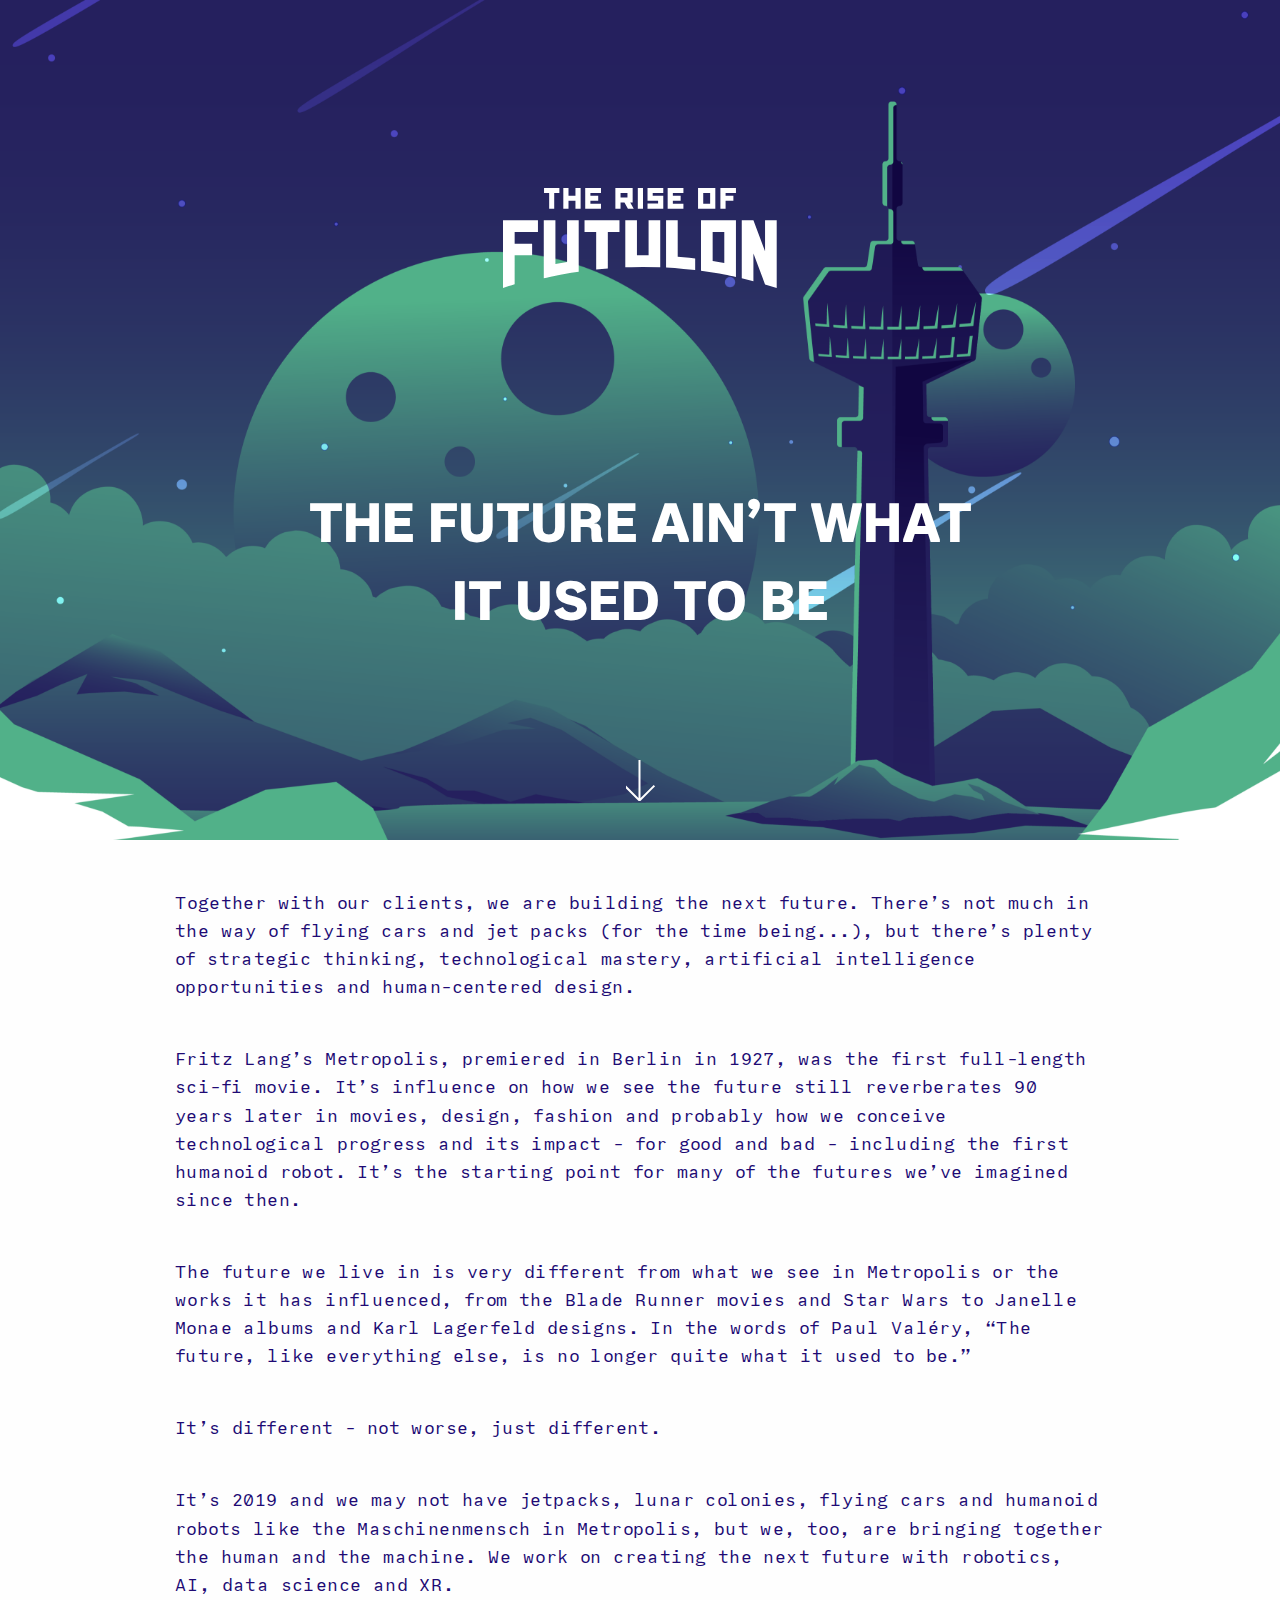
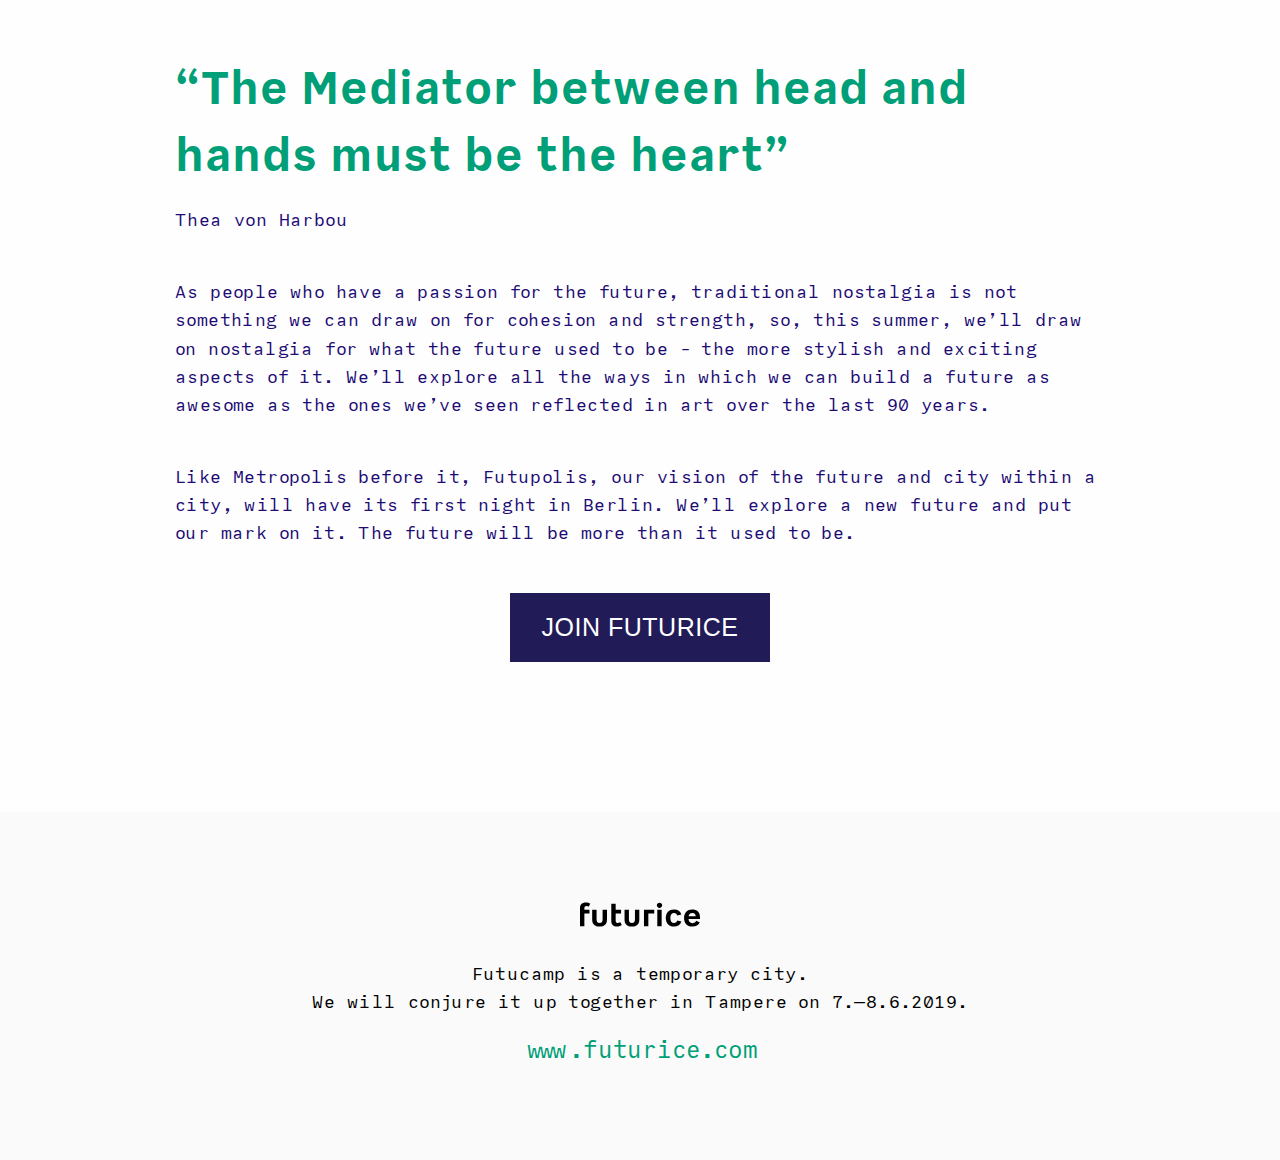
==== building-the-next-future-with-futurice.html @ fa6cfcf3 "First draft of Futucamp" ====
<!DOCTYPE html>
<html lang="en">
  <head>
    <!-- Global site tag (gtag.js) - Google Analytics -->
    <script
      async
      src="https://www.googletagmanager.com/gtag/js?id=UA-26378975-16"
    ></script>
    <script>
      window.dataLayer = window.dataLayer || [];

      function gtag() {
        dataLayer.push(arguments);
      }
      gtag('js', new Date());
      gtag('config', 'UA-26378975-16');
    </script>
    <meta charset="utf-8" />
    <meta name="viewport" content="width=device-width, initial-scale=1.0" />
    <title>
      The Rise of Futulon | FutuCamp 2019 - Building the next future
    </title>

    <meta
      property="og:title"
      content="The Rise of Futulon | FutuCamp 2019 - Building the next future"
    />
    <meta
      property="og:site_name"
      content="The Rise of Futulon | FutuCamp 2019 - Building the next future"
    />

    <meta property="og:url" content="https://futucamp.futurice.com" />

    <meta property="og:type" content="website" />

    <meta
      property="description"
      content="Every year the employees of Futurice get together for a two-day FutuCamp for sharing, learning and fun. This year we build Futupolis, a temporary city of our own, in Tampere. Whatever happens in 2019, you could be there, too."
    />
    <meta
      property="og:description"
      content="Every year the employees of Futurice get together for a two-day FutuCamp for sharing, learning and fun. This year we build Futupolis, a temporary city of our own, in Tampere. Whatever happens in 2019, you could be there, too."
    />

    <meta property="og:image" content="----" />
    <link rel="stylesheet" href="css/foundation.min.css" />
    <link rel="stylesheet" href="css/styles.css" />
  </head>

  <body>
    <header>
      <div
        class="large primary header-image parallax-background grid-x align-middle"
      >
        <div class="cell small-12 medium-12 large-12">
          <a class="futulon-link-small" href="https://futucamp.futurice.com">
            <img src="assets/futulon-logo.svg" />
          </a>
          <h1>The future ain’t what<br />it used to be</h1>
        </div>
      </div>
      <div
        class="grid-x cell small-12 medium-12 large-12 secondary-header-grid"
      >
        <div class="cell small-12 medium-12 large-12">
          <a id="#scroll-down" href="#article" class="scroll-down"></a>
        </div>
      </div>
    </header>

    <section id="article">
      <div class="clearer"></div>

      <div class="page-content grid-x grid-padding-x">
        <div class="cell small-12 medium-12 large-12">
          <p>
            Together with our clients, we are building the next future. There’s
            not much in the way of flying cars and jet packs (for the time
            being...), but there’s plenty of strategic thinking, technological
            mastery, artificial intelligence opportunities and human-centered
            design.<br /><br />
          </p>
          <p>
            Fritz Lang’s Metropolis, premiered in Berlin in 1927, was the first
            full-length sci-fi movie. It’s influence on how we see the future
            still reverberates 90 years later in movies, design, fashion and
            probably how we conceive technological progress and its impact - for
            good and bad - including the first humanoid robot. It’s the starting
            point for many of the futures we’ve imagined since then.<br /><br />
          </p>
          <p>
            The future we live in is very different from what we see in
            Metropolis or the works it has influenced, from the Blade Runner
            movies and Star Wars to Janelle Monae albums and Karl Lagerfeld
            designs. In the words of Paul Valéry, “The future, like everything
            else, is no longer quite what it used to be.”<br /><br />
          </p>
          <p>It’s different - not worse, just different.<br /><br /></p>
          <p>
            It’s 2019 and we may not have jetpacks, lunar colonies, flying cars
            and humanoid robots like the Maschinenmensch in Metropolis, but we,
            too, are bringing together the human and the machine. We work on
            creating the next future with robotics, AI, data science and XR.<br /><br />
          </p>
          <h2>“The Mediator between head and hands must be the heart”</h2>
          <p>Thea von Harbou<br /><br /></p>
          <p>
            As people who have a passion for the future, traditional nostalgia
            is not something we can draw on for cohesion and strength, so, this
            summer, we’ll draw on nostalgia for what the future used to be - the
            more stylish and exciting aspects of it. We’ll explore all the ways
            in which we can build a future as awesome as the ones we’ve seen
            reflected in art over the last 90 years.<br /><br />
          </p>
          <p>
            Like Metropolis before it, Futupolis, our vision of the future and
            city within a city, will have its first night in Berlin. We’ll
            explore a new future and put our mark on it. The future will be more
            than it used to be.<br /><br />
          </p>
          <a href="https://futurice.com/careers/">
            <button class="primary-button button-position-center">
              Join Futurice
            </button>
          </a>
        </div>
      </div>
    </section>

    <footer class="align-center">
      <a id="futurice-link" href="https://futurice.com">
        <img src="assets/Futurice_Logo.svg" alt="Futurice" />
      </a>
      <p class="about-futucamp">
        Futucamp is a temporary city.
        <br />
        We will conjure it up together in Tampere on 7.—8.6.2019.
        <br />
      </p>
      <a class="website-link" href="https://futurice.com">www.futurice.com</a>
    </footer>

    <script src="js/vendor/jquery.js"></script>
    <script src="js/vendor/what-input.js"></script>
    <script src="js/vendor/foundation.min.js"></script>
    <script>
      $(document).foundation();
    </script>
  </body>
</html>
---- css/styles.css ----
@import url('fonts/Futurice-Regular/Futurice-Regular.css');
@import url('fonts/Futurice-Bold/Futurice-Bold.css');
@import url('fonts/Futurice-Monospaced/Futurice-Monospaced.css');

:root {
  font-size: 16px;
}
html,
body {
  font-family: 'Futurice-Monospaced', sans-serif;
}

/** General Styles **/

h1,
h2,
h3,
h4,
h5,
h6 {
  font-family: 'Futurice-Bold', sans-serif;
}

.clearer {
  display: block;
  width: 100%;
  clear: both;
}

.spacer {
  height: 50px;
  width: 100%;
  display: block;
  clear: both;
}

.align-center {
  text-align: center;
}

.primary-button {
  font-family: 'Futurice', sans-serif;
  text-transform: uppercase;
  font-size: 25px;
  letter-spacing: 0.5px;
  padding: 20px 30px;
  line-height: 1;
  text-align: center;
  display: block;
  border-radius: 0 !important;
  min-width: 150px;
  background-color: #211b58;
  border: 2px solid #211b58;
  color: #ffffff;
  margin: 60px 0;
  transition: all 0.2s;
}

.primary-button:hover {
  cursor: pointer;
  border-color: #009f77;
  color: #009f77;
  background: #ffffff;
  color: #009f77;
}

.button-position-center {
  margin: 0 auto;
}

/** Header **/

h1 {
  font-size: 56px;
  font-weight: bold;
  text-transform: uppercase;
  color: #ffffff;
  text-align: center;
  margin-top: 200px;
}

.header-image {
  background: url('../assets/header-image.png') 100%;
  height: 840px;
}

.futulon-link {
  display: block;
  margin: 0 auto;
  text-align: center;
}

.futulon-link img {
  width: 70%;
  max-width: 548px;
  height: auto;
}

.futulon-link-small {
  display: block;
  margin: 0 auto;
  text-align: center;
}

.futulon-link-small img {
  width: 70%;
  max-width: 274px;
  height: auto;
}

.topic {
  color: #ffffff;
  text-transform: uppercase;
}

.side-topic {
  display: block;
  transform: rotate(-90deg);
  font-size: 3.5rem;
}

.bottom-topic {
  text-align: center;
}

.side-topic span,
.bottom-topic span span {
  color: #009f77;
}

.secondary-header-grid {
  margin-top: -80px;
}

.scroll-down {
  background: url('../assets/arrow-down.svg') 100%;
  width: 29px;
  height: 41px;
  display: block;
  margin: 0 auto;
  text-indent: -99999px !important;
}

/** Page Content **/

p {
  font-size: 18px;
  line-height: 1.56;
  letter-spacing: 0.4px;
  color: #200a74;
}

p.secondary {
  color: #999999;
}

.page-content {
  max-width: 960px;
  margin: 90px auto;
}

.page-content h2 {
  margin-top: 30px;
  margin-bottom: 15px;
  font-size: 48px;
  letter-spacing: 1px;
  color: #009f77;
}

.page-content ul {
  list-style-position: inside;
}

/** Homepage **/

.callout.primary {
  background-color: #211b58;
}

.cover-image {
  background: url('../assets/space-bg.png') 30%;
  height: 400px;
}

.parallax-background {
  background-attachment: fixed;
  background-position: center;
  background-repeat: no-repeat;
  background-size: cover;
}

/** Footer **/

footer {
  width: 100%;
  margin-top: 150px;
  background-color: #fafafa;
  padding: 90px 0;
}
#futurice-link img {
  width: 120px;
  height: 24.9px;
  margin-bottom: 35px;
}

.about-futucamp {
  color: #000000;
  font-size: 18px;
  line-height: 1.56;
  letter-spacing: 0.4px;
}

.website-link {
  color: #009f77;
  text-decoration: none;
  padding: 35px;
  font-size: 24px;
}

.website-link:hover {
  color: #211b58;
}

/** Mobile Queries **/
/* Small only */
@media screen and (max-width: 39.9375em) {
}

/* Medium and up */
@media screen and (min-width: 40em) {
}

/* Medium only */
@media screen and (min-width: 40em) and (max-width: 63.9375em) {
}

/* Large and up */
@media screen and (min-width: 64em) {
}

/* Large only */
@media screen and (min-width: 64em) and (max-width: 74.9375em) {
}
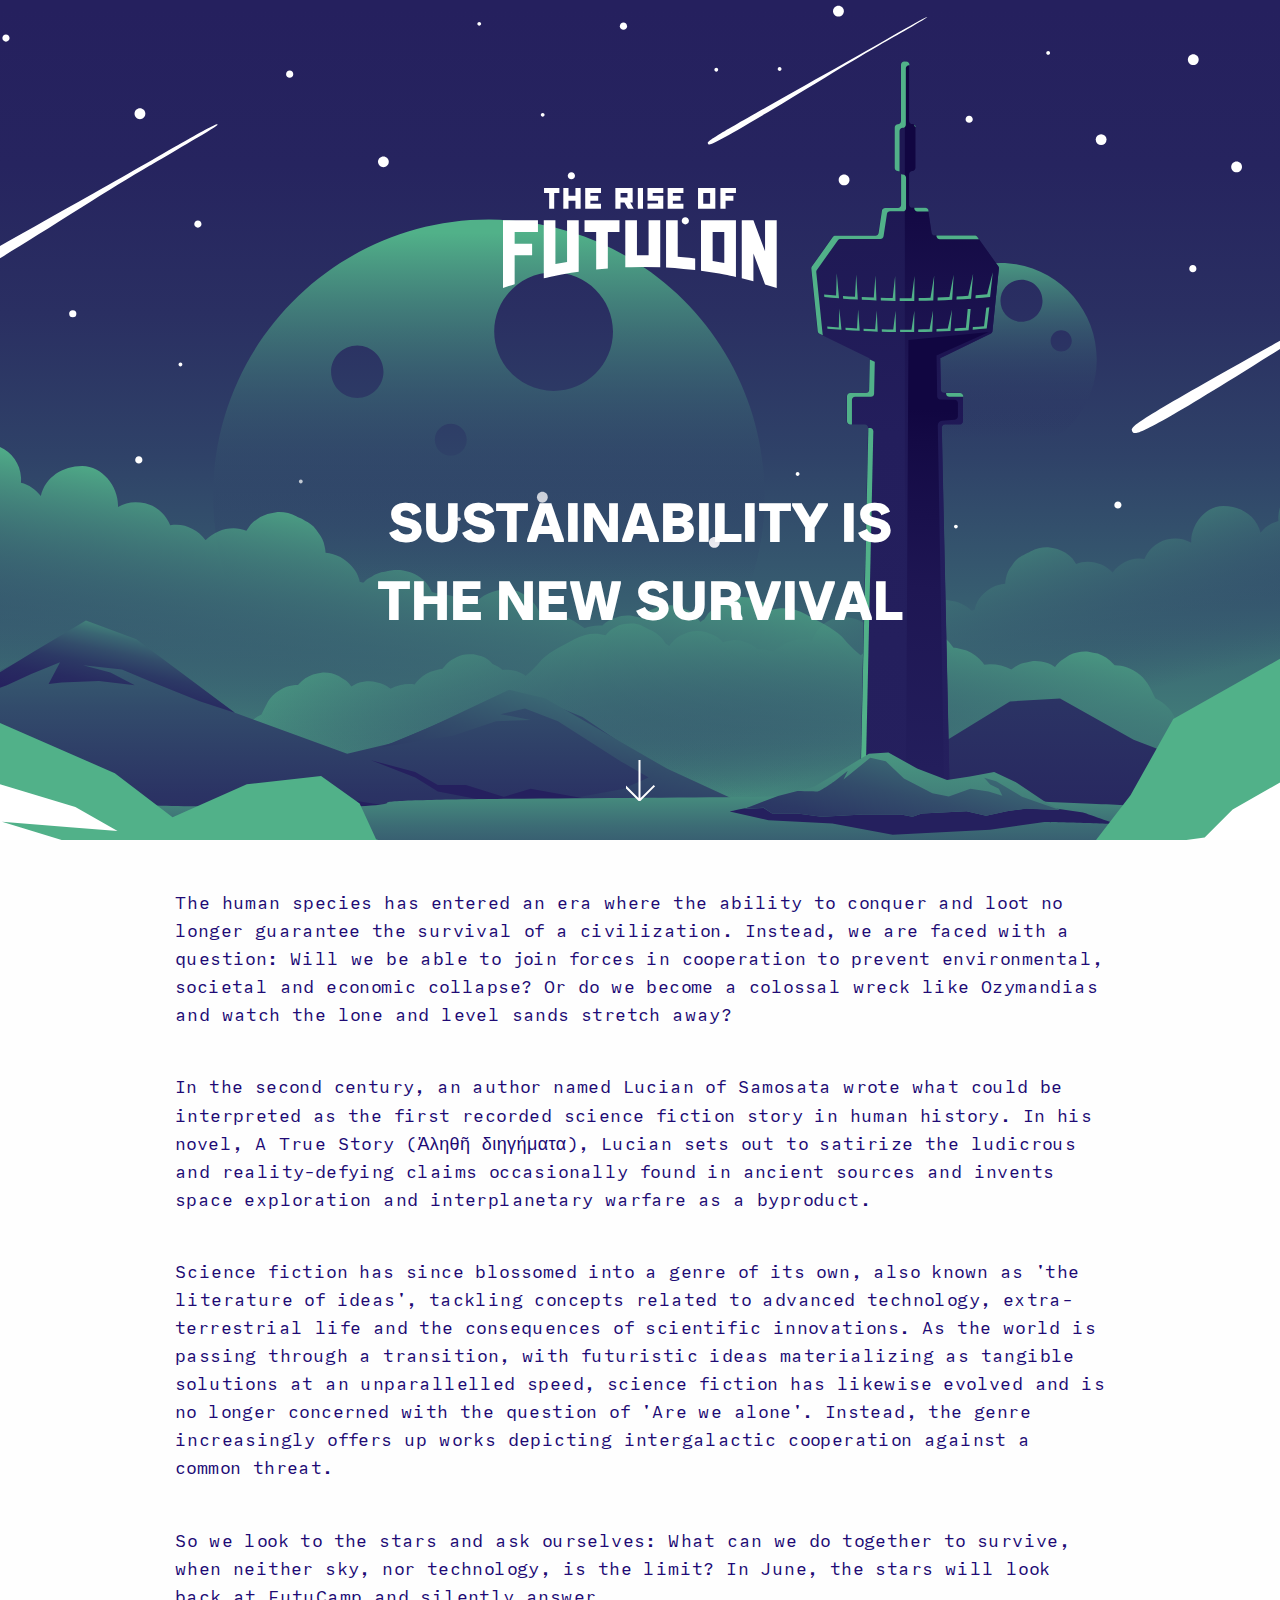
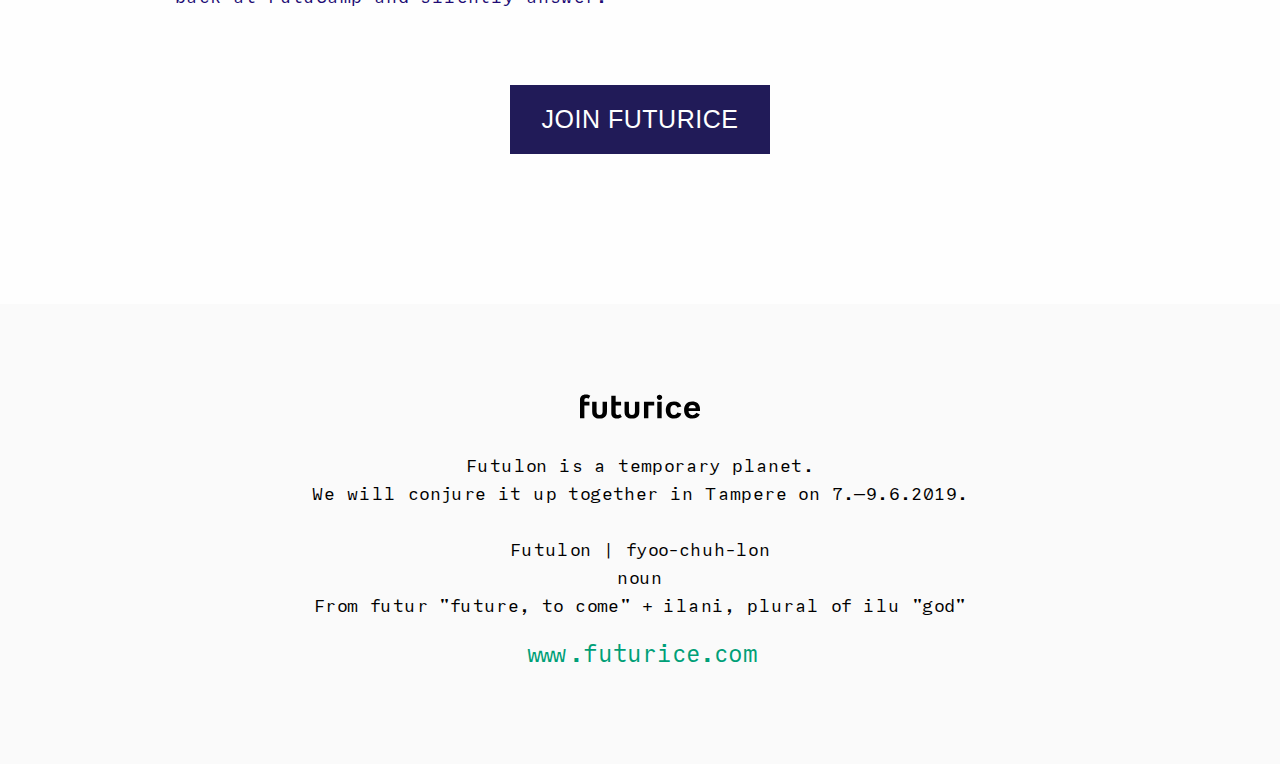
==== commit 24bf0f33: "Update texts" ====
--- a/building-the-next-future-with-futurice.html
+++ b/building-the-next-future-with-futurice.html
@@ -43,7 +43,10 @@
       content="Every year the employees of Futurice get together for a two-day FutuCamp for sharing, learning and fun. This year we build Futupolis, a temporary city of our own, in Tampere. Whatever happens in 2019, you could be there, too."
     />
 
-    <meta property="og:image" content="----" />
+    <meta
+      property="og:image"
+      content="https://futucamp.futurice.com/assets/the-rise-of-futulon.png"
+    />
     <link rel="stylesheet" href="css/foundation.min.css" />
     <link rel="stylesheet" href="css/styles.css" />
   </head>
@@ -57,7 +60,7 @@
           <a class="futulon-link-small" href="https://futucamp.futurice.com">
             <img src="assets/futulon-logo.svg" />
           </a>
-          <h1>The future ain’t what<br />it used to be</h1>
+          <h1>Sustainability is<br />the new survival</h1>
         </div>
       </div>
       <div
@@ -75,49 +78,36 @@
       <div class="page-content grid-x grid-padding-x">
         <div class="cell small-12 medium-12 large-12">
           <p>
-            Together with our clients, we are building the next future. There’s
-            not much in the way of flying cars and jet packs (for the time
-            being...), but there’s plenty of strategic thinking, technological
-            mastery, artificial intelligence opportunities and human-centered
-            design.<br /><br />
+            The human species has entered an era where the ability to conquer
+            and loot no longer guarantee the survival of a civilization.
+            Instead, we are faced with a question: Will we be able to join
+            forces in cooperation to prevent environmental, societal and
+            economic collapse? Or do we become a colossal wreck like Ozymandias
+            and watch the lone and level sands stretch away?<br /><br />
           </p>
           <p>
-            Fritz Lang’s Metropolis, premiered in Berlin in 1927, was the first
-            full-length sci-fi movie. It’s influence on how we see the future
-            still reverberates 90 years later in movies, design, fashion and
-            probably how we conceive technological progress and its impact - for
-            good and bad - including the first humanoid robot. It’s the starting
-            point for many of the futures we’ve imagined since then.<br /><br />
+            In the second century, an author named Lucian of Samosata wrote what
+            could be interpreted as the first recorded science fiction story in
+            human history. In his novel, A True Story (Ἀληθῆ διηγήματα), Lucian
+            sets out to satirize the ludicrous and reality-defying claims
+            occasionally found in ancient sources and invents space exploration
+            and interplanetary warfare as a byproduct.<br /><br />
           </p>
           <p>
-            The future we live in is very different from what we see in
-            Metropolis or the works it has influenced, from the Blade Runner
-            movies and Star Wars to Janelle Monae albums and Karl Lagerfeld
-            designs. In the words of Paul Valéry, “The future, like everything
-            else, is no longer quite what it used to be.”<br /><br />
-          </p>
-          <p>It’s different - not worse, just different.<br /><br /></p>
-          <p>
-            It’s 2019 and we may not have jetpacks, lunar colonies, flying cars
-            and humanoid robots like the Maschinenmensch in Metropolis, but we,
-            too, are bringing together the human and the machine. We work on
-            creating the next future with robotics, AI, data science and XR.<br /><br />
-          </p>
-          <h2>“The Mediator between head and hands must be the heart”</h2>
-          <p>Thea von Harbou<br /><br /></p>
-          <p>
-            As people who have a passion for the future, traditional nostalgia
-            is not something we can draw on for cohesion and strength, so, this
-            summer, we’ll draw on nostalgia for what the future used to be - the
-            more stylish and exciting aspects of it. We’ll explore all the ways
-            in which we can build a future as awesome as the ones we’ve seen
-            reflected in art over the last 90 years.<br /><br />
+            Science fiction has since blossomed into a genre of its own, also
+            known as 'the literature of ideas', tackling concepts related to
+            advanced technology, extra-terrestrial life and the consequences of
+            scientific innovations. As the world is passing through a
+            transition, with futuristic ideas materializing as tangible
+            solutions at an unparallelled speed, science fiction has likewise
+            evolved and is no longer concerned with the question of 'Are we
+            alone'. Instead, the genre increasingly offers up works depicting
+            intergalactic cooperation against a common threat.<br /><br />
           </p>
           <p>
-            Like Metropolis before it, Futupolis, our vision of the future and
-            city within a city, will have its first night in Berlin. We’ll
-            explore a new future and put our mark on it. The future will be more
-            than it used to be.<br /><br />
+            So we look to the stars and ask ourselves: What can we do together
+            to survive, when neither sky, nor technology, is the limit? In June,
+            the stars will look back at FutuCamp and silently answer.<br /><br /><br />
           </p>
           <a href="https://futurice.com/careers/">
             <button class="primary-button button-position-center">
@@ -133,10 +123,14 @@
         <img src="assets/Futurice_Logo.svg" alt="Futurice" />
       </a>
       <p class="about-futucamp">
-        Futucamp is a temporary city.
+        Futulon is a temporary planet.
         <br />
-        We will conjure it up together in Tampere on 7.—8.6.2019.
+        We will conjure it up together in Tampere on 7.—9.6.2019.
         <br />
+        <br />
+        Futulon | fyoo-chuh-lon<br />
+        noun<br />
+        From futur "future, to come" + ilani, plural of ilu "god"
       </p>
       <a class="website-link" href="https://futurice.com">www.futurice.com</a>
     </footer>
--- a/css/styles.css
+++ b/css/styles.css
@@ -80,7 +80,7 @@
 }
 
 .header-image {
-  background: url('../assets/header-image.png') 100%;
+  background: url('../assets/the_rise_of_futulon_background.svg') 100%;
   height: 840px;
 }
 
@@ -178,7 +178,7 @@
 }
 
 .cover-image {
-  background: url('../assets/space-bg.png') 30%;
+  background: url('../assets/space_background.svg') 30%;
   height: 400px;
 }
 
@@ -189,6 +189,18 @@
   background-size: cover;
 }
 
+.futulon-selfie {
+  width: 100%;
+  height: auto;
+  max-height: 530px;
+}
+
+.futulon-phone {
+  width: 100%;
+  height: auto;
+  max-height: 600px;
+}
+
 /** Footer **/
 
 footer {
@@ -228,6 +240,9 @@
 
 /* Medium and up */
 @media screen and (min-width: 40em) {
+  .futulon-phone {
+    padding-top: 60px;
+  }
 }
 
 /* Medium only */
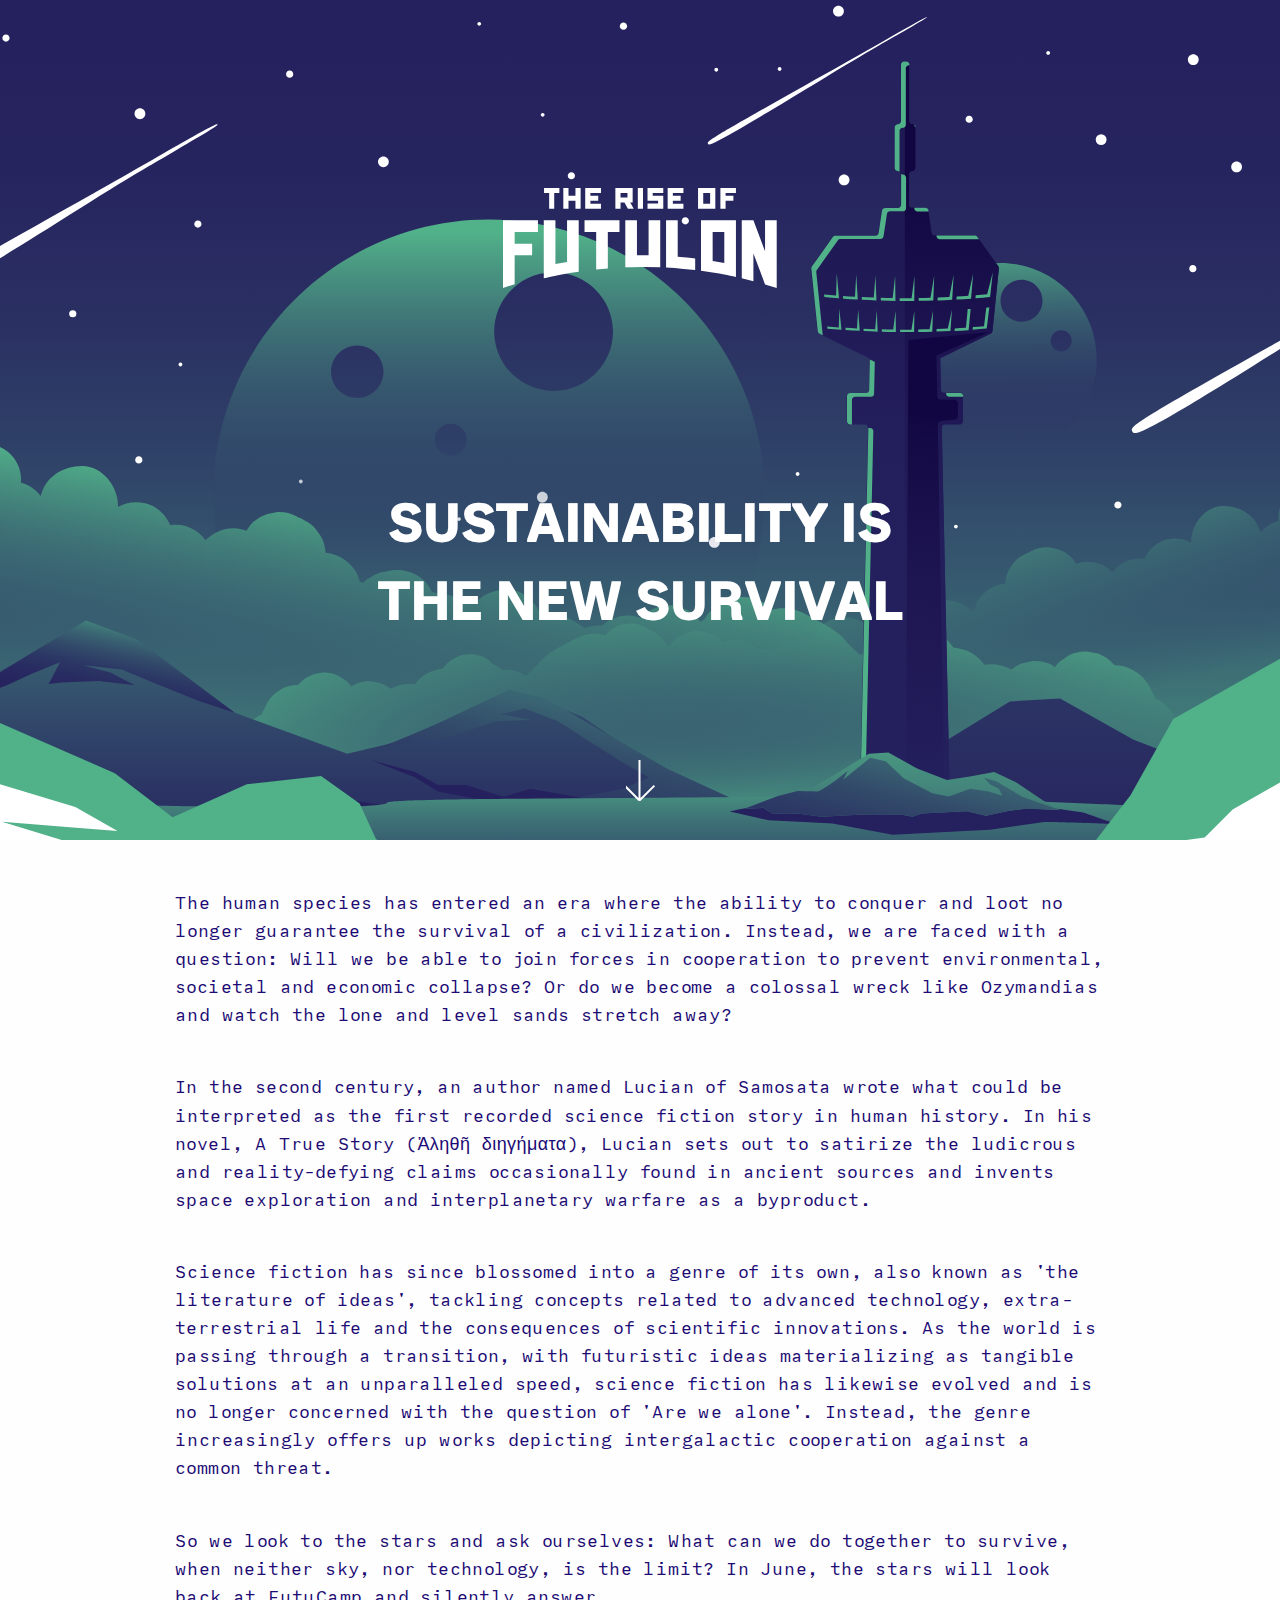
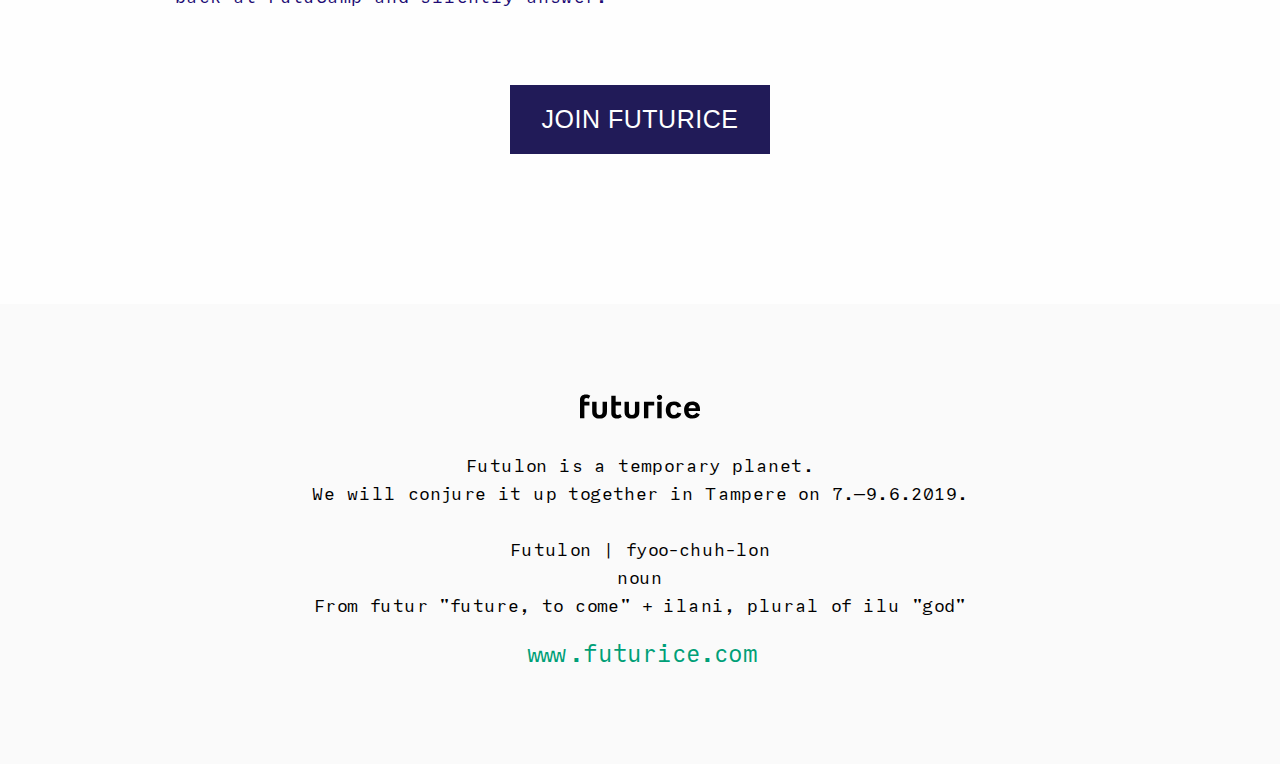
==== commit 3cfcd7ec: "Fixed some texts issues, meta tags and added a favicon" ====
--- a/building-the-next-future-with-futurice.html
+++ b/building-the-next-future-with-futurice.html
@@ -18,8 +18,9 @@
     <meta charset="utf-8" />
     <meta name="viewport" content="width=device-width, initial-scale=1.0" />
     <title>
-      The Rise of Futulon | FutuCamp 2019 - Building the next future
+      The Rise of Futulon | FutuCamp 2019 - Sustainability is the new survival
     </title>
+    <link rel="icon" href="assets/favicon.png" />
 
     <meta
       property="og:title"
@@ -36,11 +37,21 @@
 
     <meta
       property="description"
-      content="Every year the employees of Futurice get together for a two-day FutuCamp for sharing, learning and fun. This year we build Futupolis, a temporary city of our own, in Tampere. Whatever happens in 2019, you could be there, too."
+      content="The human species has entered an era where the ability to conquer
+      and loot no longer guarantee the survival of a civilization.
+      Instead, we are faced with a question: Will we be able to join
+      forces in cooperation to prevent environmental, societal and
+      economic collapse? Or do we become a colossal wreck like Ozymandias
+      and watch the lone and level sands stretch away?"
     />
     <meta
       property="og:description"
-      content="Every year the employees of Futurice get together for a two-day FutuCamp for sharing, learning and fun. This year we build Futupolis, a temporary city of our own, in Tampere. Whatever happens in 2019, you could be there, too."
+      content="The human species has entered an era where the ability to conquer
+      and loot no longer guarantee the survival of a civilization.
+      Instead, we are faced with a question: Will we be able to join
+      forces in cooperation to prevent environmental, societal and
+      economic collapse? Or do we become a colossal wreck like Ozymandias
+      and watch the lone and level sands stretch away?"
     />
 
     <meta
@@ -99,7 +110,7 @@
             advanced technology, extra-terrestrial life and the consequences of
             scientific innovations. As the world is passing through a
             transition, with futuristic ideas materializing as tangible
-            solutions at an unparallelled speed, science fiction has likewise
+            solutions at an unparalleled speed, science fiction has likewise
             evolved and is no longer concerned with the question of 'Are we
             alone'. Instead, the genre increasingly offers up works depicting
             intergalactic cooperation against a common threat.<br /><br />
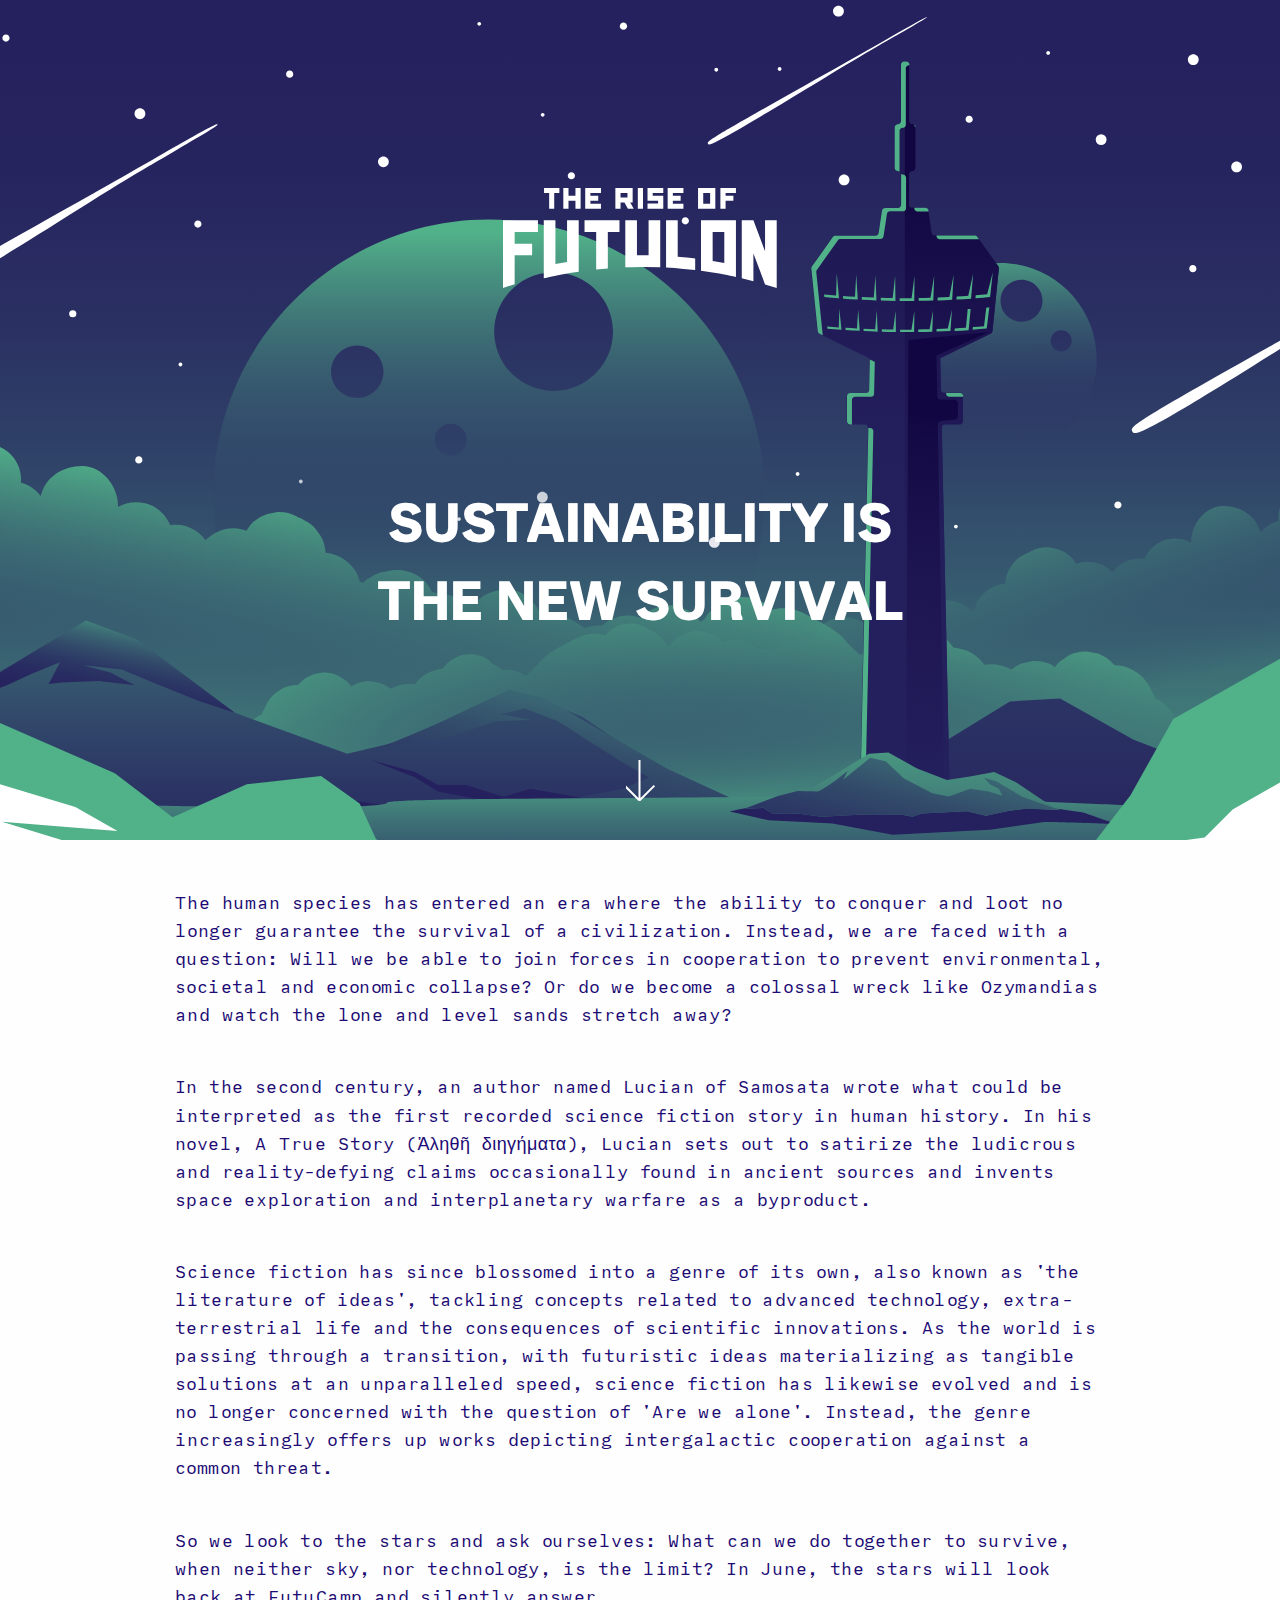
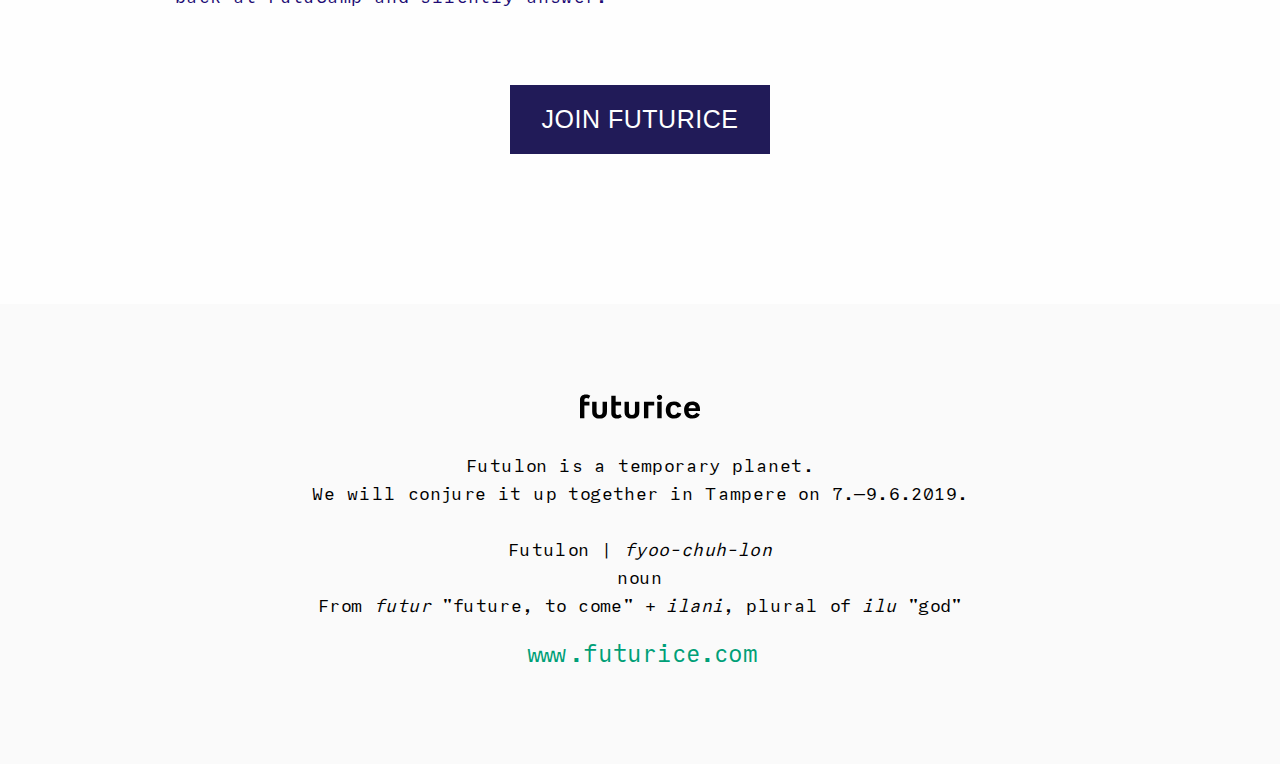
==== commit 88be0012: "Add italic to words in footer" ====
--- a/building-the-next-future-with-futurice.html
+++ b/building-the-next-future-with-futurice.html
@@ -139,9 +139,10 @@
         We will conjure it up together in Tampere on 7.—9.6.2019.
         <br />
         <br />
-        Futulon | fyoo-chuh-lon<br />
+        Futulon | <i>fyoo-chuh-lon</i><br />
         noun<br />
-        From futur "future, to come" + ilani, plural of ilu "god"
+        From <i>futur</i> "future, to come" + <i>ilani</i>, plural of
+        <i>ilu</i> "god"
       </p>
       <a class="website-link" href="https://futurice.com">www.futurice.com</a>
     </footer>
